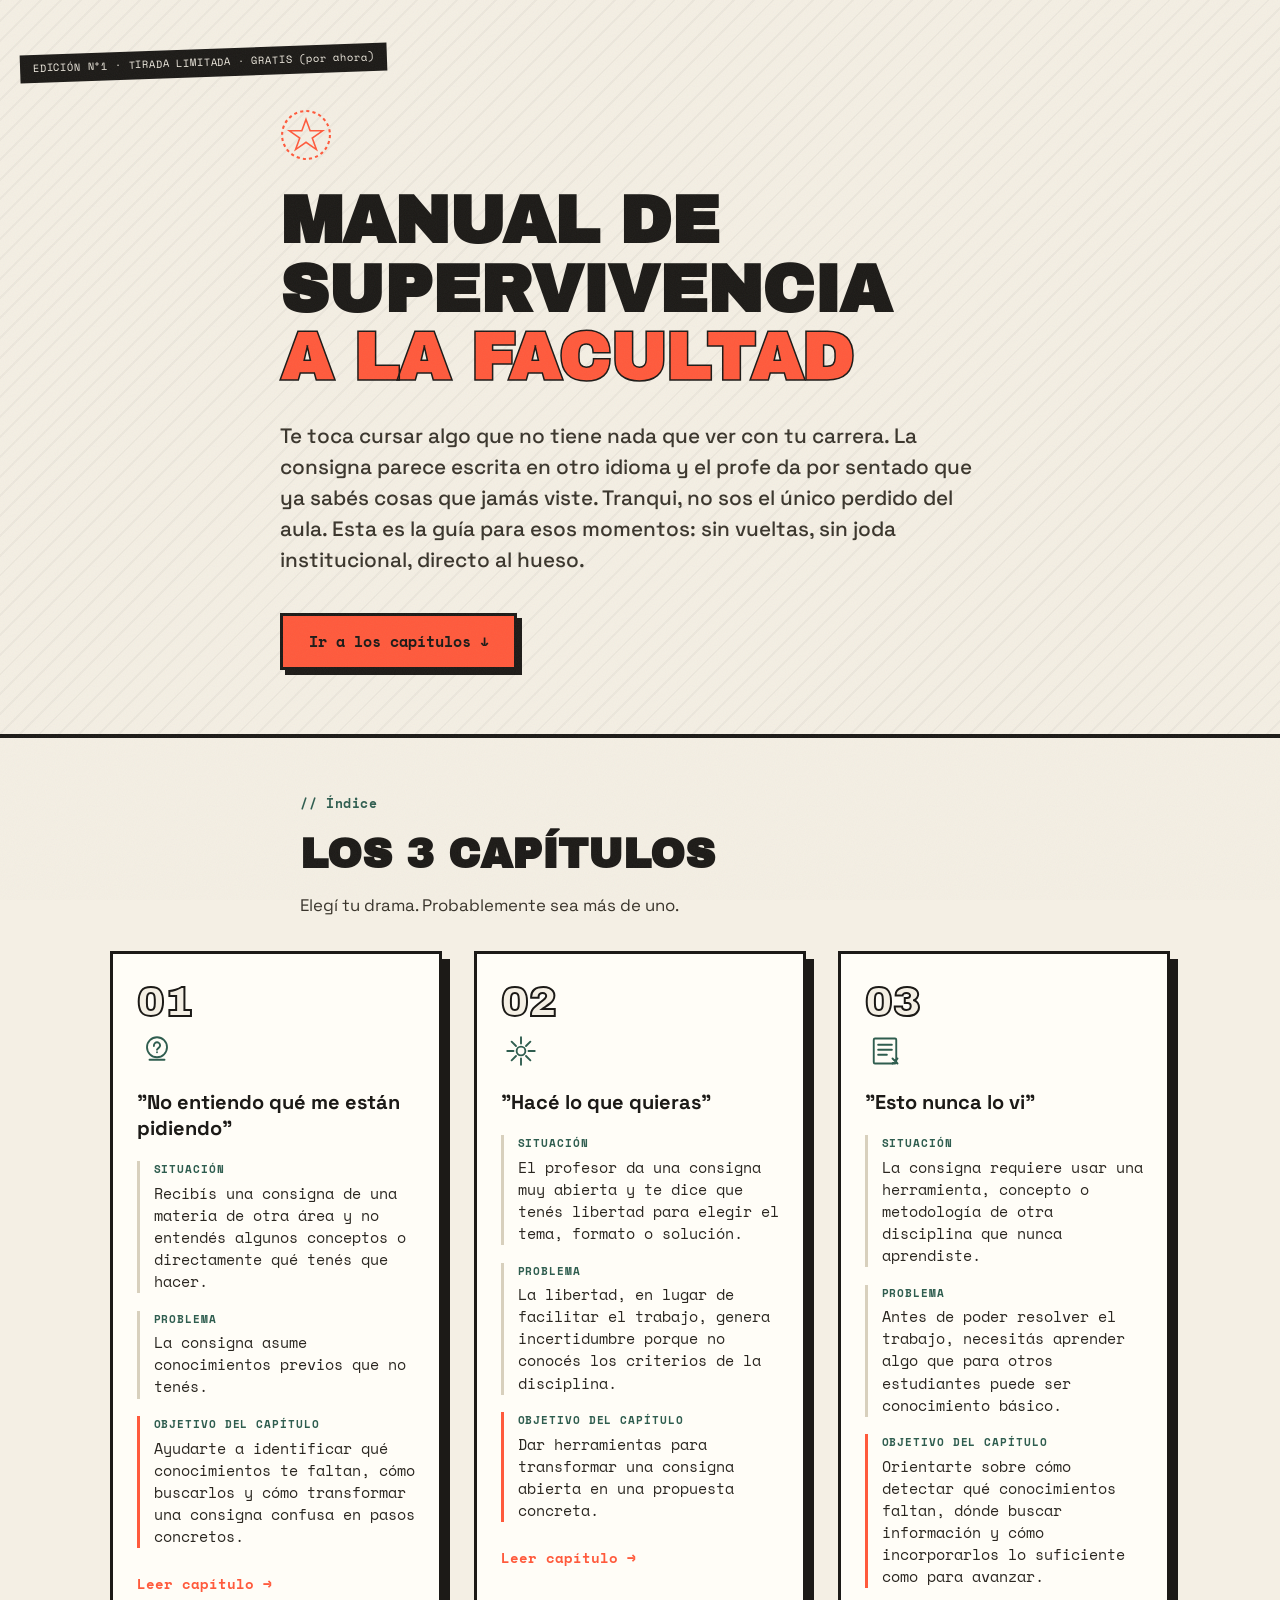
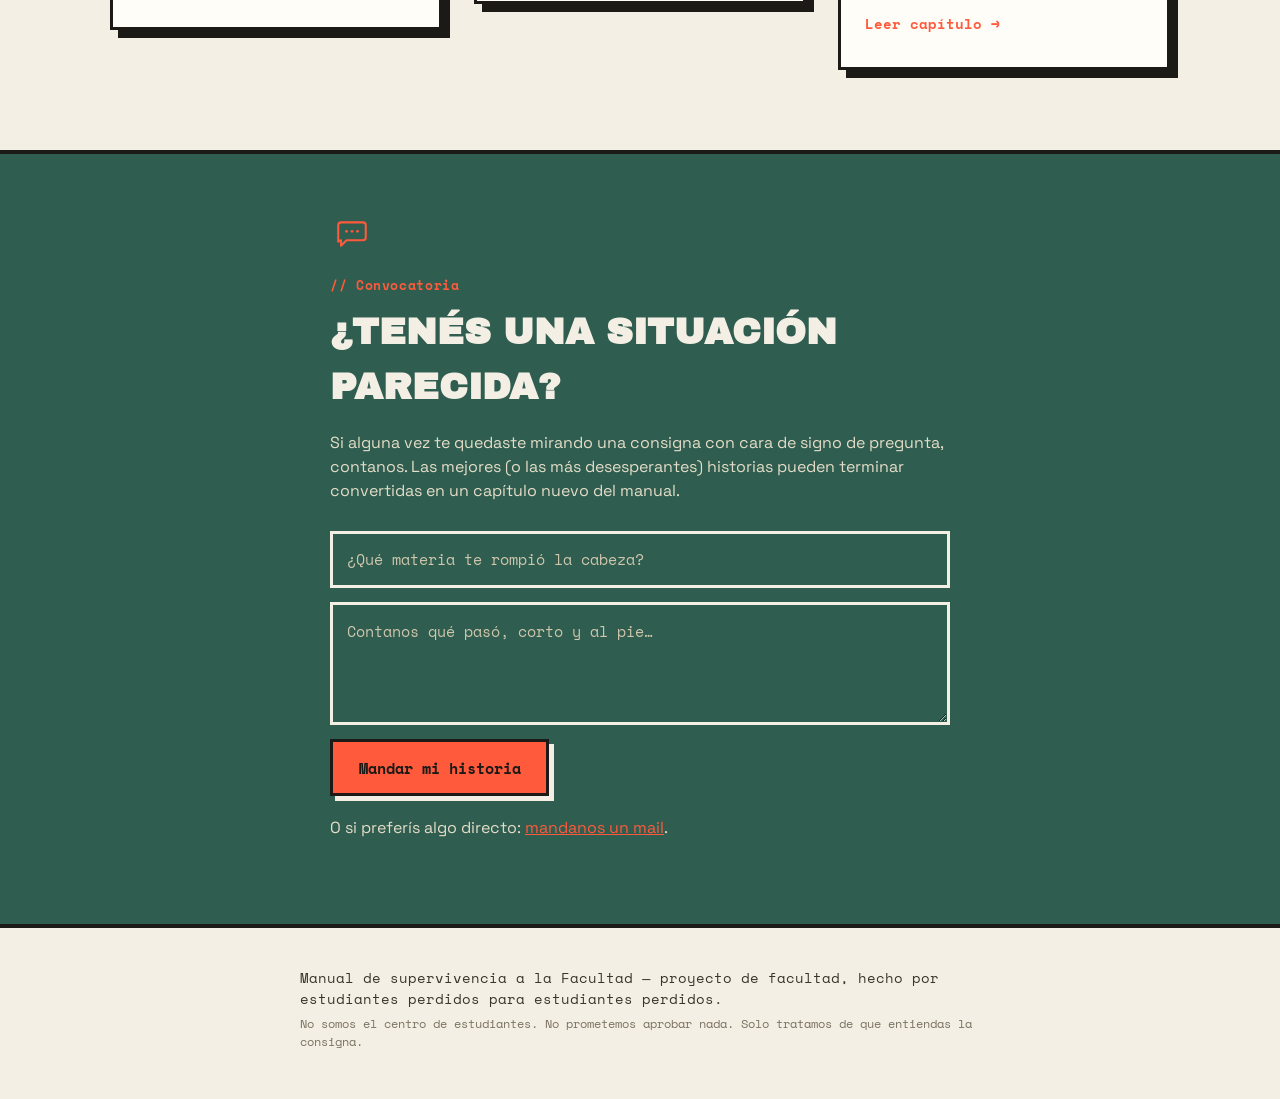
==== index.html @ db6f36ef "Initial commit: Manual de supervivencia a la Facultad Sitio estatico con landing y 3 capitulos naveg" ====
<!DOCTYPE html>
<html lang="es">
<head>
<meta charset="UTF-8">
<meta name="viewport" content="width=device-width, initial-scale=1.0">
<title>Manual de supervivencia a la Facultad</title>
<link rel="preconnect" href="https://fonts.googleapis.com">
<link rel="preconnect" href="https://fonts.gstatic.com" crossorigin>
<link href="https://fonts.googleapis.com/css2?family=Space+Grotesk:wght@500;700&family=Archivo+Black&family=Space+Mono:wght@400;700&display=swap" rel="stylesheet">
<link rel="stylesheet" href="styles.css">
</head>
<body>

<div class="noise"></div>

<header class="hero">
  <div class="hero__tape">EDICIÓN N°1 · TIRADA LIMITADA · GRATIS (por ahora)</div>
  <div class="hero__inner">
    <svg class="hero__icon" viewBox="0 0 100 100" fill="none" xmlns="http://www.w3.org/2000/svg" aria-hidden="true">
      <circle cx="50" cy="50" r="46" stroke="currentColor" stroke-width="4" stroke-dasharray="6 6"/>
      <path d="M50 20 L58 42 L82 42 L62 56 L70 78 L50 64 L30 78 L38 56 L18 42 L42 42 Z" stroke="currentColor" stroke-width="3" fill="none"/>
    </svg>
    <h1 class="hero__title">Manual de<br>supervivencia<br><span>a la Facultad</span></h1>
    <p class="hero__subtitle">
      Te toca cursar algo que no tiene nada que ver con tu carrera. La consigna parece escrita en otro idioma
      y el profe da por sentado que ya sabés cosas que jamás viste. Tranqui, no sos el único perdido del aula.
      Esta es la guía para esos momentos: sin vueltas, sin joda institucional, directo al hueso.
    </p>
    <a href="#capitulos" class="btn btn--primary">Ir a los capítulos ↓</a>
  </div>
</header>

<main>

  <section id="capitulos" class="chapters">
    <div class="section-heading">
      <span class="section-heading__kicker">// Índice</span>
      <h2>Los 3 capítulos</h2>
      <p>Elegí tu drama. Probablemente sea más de uno.</p>
    </div>

    <div class="chapters__grid">

      <a href="capitulo-1.html" class="card-link">
      <article class="card reveal">
        <div class="card__number">01</div>
        <svg class="card__icon" viewBox="0 0 64 64" fill="none" xmlns="http://www.w3.org/2000/svg" aria-hidden="true">
          <circle cx="32" cy="26" r="16" stroke="currentColor" stroke-width="3"/>
          <path d="M27 24c0-4 3-6 5-6s5 2 5 5c0 3-3 4-5 7" stroke="currentColor" stroke-width="3" stroke-linecap="round"/>
          <circle cx="32" cy="34" r="1.5" fill="currentColor"/>
          <path d="M20 46 L44 46" stroke="currentColor" stroke-width="3" stroke-linecap="round"/>
        </svg>
        <h3 class="card__title">"No entiendo qué me están pidiendo"</h3>

        <div class="card__block">
          <span class="card__label">Situación</span>
          <p>Recibís una consigna de una materia de otra área y no entendés algunos conceptos o directamente qué tenés que hacer.</p>
        </div>
        <div class="card__block">
          <span class="card__label">Problema</span>
          <p>La consigna asume conocimientos previos que no tenés.</p>
        </div>
        <div class="card__block card__block--goal">
          <span class="card__label">Objetivo del capítulo</span>
          <p>Ayudarte a identificar qué conocimientos te faltan, cómo buscarlos y cómo transformar una consigna confusa en pasos concretos.</p>
        </div>
        <span class="card__cta">Leer capítulo →</span>
      </article>
      </a>

      <a href="capitulo-2.html" class="card-link">
      <article class="card reveal">
        <div class="card__number">02</div>
        <svg class="card__icon" viewBox="0 0 64 64" fill="none" xmlns="http://www.w3.org/2000/svg" aria-hidden="true">
          <path d="M32 10 v10 M32 44 v10 M10 32 h10 M44 32 h10" stroke="currentColor" stroke-width="3" stroke-linecap="round"/>
          <path d="M17 17 l7 7 M40 40 l7 7 M47 17 l-7 7 M24 40 l-7 7" stroke="currentColor" stroke-width="3" stroke-linecap="round"/>
          <circle cx="32" cy="32" r="7" stroke="currentColor" stroke-width="3"/>
        </svg>
        <h3 class="card__title">"Hacé lo que quieras"</h3>

        <div class="card__block">
          <span class="card__label">Situación</span>
          <p>El profesor da una consigna muy abierta y te dice que tenés libertad para elegir el tema, formato o solución.</p>
        </div>
        <div class="card__block">
          <span class="card__label">Problema</span>
          <p>La libertad, en lugar de facilitar el trabajo, genera incertidumbre porque no conocés los criterios de la disciplina.</p>
        </div>
        <div class="card__block card__block--goal">
          <span class="card__label">Objetivo del capítulo</span>
          <p>Dar herramientas para transformar una consigna abierta en una propuesta concreta.</p>
        </div>
        <span class="card__cta">Leer capítulo →</span>
      </article>
      </a>

      <a href="capitulo-3.html" class="card-link">
      <article class="card reveal">
        <div class="card__number">03</div>
        <svg class="card__icon" viewBox="0 0 64 64" fill="none" xmlns="http://www.w3.org/2000/svg" aria-hidden="true">
          <rect x="14" y="12" width="36" height="40" rx="2" stroke="currentColor" stroke-width="3"/>
          <path d="M21 22 h22 M21 30 h22 M21 38 h14" stroke="currentColor" stroke-width="3" stroke-linecap="round"/>
          <path d="M44 44 l8 8 M52 44 l-8 8" stroke="currentColor" stroke-width="3" stroke-linecap="round"/>
        </svg>
        <h3 class="card__title">"Esto nunca lo vi"</h3>

        <div class="card__block">
          <span class="card__label">Situación</span>
          <p>La consigna requiere usar una herramienta, concepto o metodología de otra disciplina que nunca aprendiste.</p>
        </div>
        <div class="card__block">
          <span class="card__label">Problema</span>
          <p>Antes de poder resolver el trabajo, necesitás aprender algo que para otros estudiantes puede ser conocimiento básico.</p>
        </div>
        <div class="card__block card__block--goal">
          <span class="card__label">Objetivo del capítulo</span>
          <p>Orientarte sobre cómo detectar qué conocimientos faltan, dónde buscar información y cómo incorporarlos lo suficiente como para avanzar.</p>
        </div>
        <span class="card__cta">Leer capítulo →</span>
      </article>
      </a>

    </div>
  </section>

  <section class="share reveal">
    <div class="share__inner">
      <svg class="share__icon" viewBox="0 0 64 64" fill="none" xmlns="http://www.w3.org/2000/svg" aria-hidden="true">
        <path d="M12 46 V22 a4 4 0 0 1 4-4 h32 a4 4 0 0 1 4 4 v18 a4 4 0 0 1-4 4 H24 l-8 8 v-8 h-0 Z" stroke="currentColor" stroke-width="3" stroke-linejoin="round"/>
        <circle cx="24" cy="31" r="2" fill="currentColor"/>
        <circle cx="32" cy="31" r="2" fill="currentColor"/>
        <circle cx="40" cy="31" r="2" fill="currentColor"/>
      </svg>
      <span class="section-heading__kicker">// Convocatoria</span>
      <h2>¿Tenés una situación parecida?</h2>
      <p>
        Si alguna vez te quedaste mirando una consigna con cara de signo de pregunta, contanos.
        Las mejores (o las más desesperantes) historias pueden terminar convertidas en un capítulo nuevo del manual.
      </p>

      <!--
        Formulario visual sin conexión real (no hay backend en este proyecto).
        En una versión futura, este <form> debería apuntar a un endpoint propio
        o a un servicio externo (Formspree, Google Forms, etc.) para recolectar
        las respuestas. Por ahora solo dispara una confirmación simulada vía JS.
      -->
      <form class="share__form" id="shareForm">
        <input type="text" name="materia" placeholder="¿Qué materia te rompió la cabeza?" required>
        <textarea name="historia" placeholder="Contanos qué pasó, corto y al pie…" rows="4" required></textarea>
        <button type="submit" class="btn btn--primary">Mandar mi historia</button>
      </form>

      <p class="share__alt">
        O si preferís algo directo:
        <a href="mailto:hola@manualdesupervivencia.fac?subject=Tengo%20una%20situaci%C3%B3n%20parecida">mandanos un mail</a>.
      </p>
    </div>
  </section>

</main>

<footer class="footer">
  <p>Manual de supervivencia a la Facultad — proyecto de facultad, hecho por estudiantes perdidos para estudiantes perdidos.</p>
  <p class="footer__small">No somos el centro de estudiantes. No prometemos aprobar nada. Solo tratamos de que entiendas la consigna.</p>
</footer>

<script src="script.js"></script>
</body>
</html>
---- styles.css ----
:root {
  --paper: #f4efe4;
  --ink: #1c1a17;
  --coral: #ff5a3c;
  --moss: #2f5d4f;
  --line: #1c1a17;
  --font-display: 'Archivo Black', 'Space Grotesk', sans-serif;
  --font-title: 'Space Grotesk', sans-serif;
  --font-mono: 'Space Mono', monospace;
}

* { box-sizing: border-box; margin: 0; padding: 0; }

html { scroll-behavior: smooth; }

body {
  background: var(--paper);
  color: var(--ink);
  font-family: var(--font-mono);
  line-height: 1.5;
  overflow-x: hidden;
}

.noise {
  position: fixed;
  inset: 0;
  pointer-events: none;
  z-index: 999;
  opacity: 0.05;
  background-image: url("data:image/svg+xml,%3Csvg xmlns='http://www.w3.org/2000/svg' width='120' height='120'%3E%3Cfilter id='n'%3E%3CfeTurbulence type='fractalNoise' baseFrequency='0.9' numOctaves='2' stitchTiles='stitch'/%3E%3C/filter%3E%3Crect width='100%25' height='100%25' filter='url(%23n)'/%3E%3C/svg%3E");
}

a { color: inherit; }

/* ---------- HERO ---------- */

.hero {
  position: relative;
  padding: 3rem 1.25rem 4rem;
  border-bottom: 4px solid var(--line);
  background:
    repeating-linear-gradient(135deg, rgba(28,26,23,0.035) 0px, rgba(28,26,23,0.035) 2px, transparent 2px, transparent 14px);
}

.hero__tape {
  display: inline-block;
  font-family: var(--font-mono);
  font-size: 0.65rem;
  letter-spacing: 0.08em;
  background: var(--ink);
  color: var(--paper);
  padding: 0.4rem 0.8rem;
  transform: rotate(-2deg);
  margin-bottom: 2rem;
}

.hero__inner {
  max-width: 720px;
  margin: 0 auto;
  text-align: left;
}

.hero__icon {
  width: 52px;
  height: 52px;
  color: var(--coral);
  margin-bottom: 1.25rem;
}

.hero__title {
  font-family: var(--font-display);
  font-size: clamp(2.4rem, 9vw, 4.2rem);
  line-height: 1.02;
  letter-spacing: -0.01em;
  text-transform: uppercase;
}

.hero__title span {
  color: var(--coral);
  -webkit-text-stroke: 1.5px var(--ink);
}

.hero__subtitle {
  font-family: var(--font-title);
  font-weight: 500;
  font-size: clamp(1.05rem, 2.6vw, 1.3rem);
  max-width: 60ch;
  margin: 1.75rem 0 2.25rem;
  color: #3a352c;
}

.btn {
  display: inline-block;
  font-family: var(--font-mono);
  font-weight: 700;
  font-size: 0.95rem;
  text-decoration: none;
  padding: 0.9rem 1.6rem;
  border: 3px solid var(--line);
  cursor: pointer;
  transition: transform 0.15s ease, box-shadow 0.15s ease;
  box-shadow: 5px 5px 0 var(--ink);
}

.btn--primary {
  background: var(--coral);
  color: var(--ink);
}

.btn:hover {
  transform: translate(-2px, -2px);
  box-shadow: 7px 7px 0 var(--ink);
}

.btn:active {
  transform: translate(2px, 2px);
  box-shadow: 2px 2px 0 var(--ink);
}

/* ---------- SECTION HEADING ---------- */

.section-heading {
  max-width: 720px;
  margin: 0 auto;
  padding: 3.5rem 1.25rem 2rem;
  text-align: left;
}

.section-heading__kicker {
  display: block;
  font-family: var(--font-mono);
  font-size: 0.8rem;
  color: var(--moss);
  font-weight: 700;
  letter-spacing: 0.05em;
  margin-bottom: 0.6rem;
}

.section-heading h2 {
  font-family: var(--font-display);
  font-size: clamp(1.8rem, 5vw, 2.6rem);
  text-transform: uppercase;
  margin-bottom: 0.5rem;
}

.section-heading p {
  font-family: var(--font-title);
  font-size: 1.05rem;
  color: #3a352c;
}

/* ---------- CHAPTERS ---------- */

.chapters {
  padding-bottom: 2rem;
}

.chapters__grid {
  max-width: 1100px;
  margin: 0 auto;
  padding: 0 1.25rem;
  display: grid;
  grid-template-columns: 1fr;
  gap: 2rem;
}

@media (min-width: 860px) {
  .chapters__grid {
    grid-template-columns: repeat(3, 1fr);
    align-items: start;
  }
}

.card-link {
  display: block;
  text-decoration: none;
  color: inherit;
}

.card {
  position: relative;
  background: #fffdf7;
  border: 3px solid var(--line);
  padding: 1.75rem 1.5rem 2rem;
  box-shadow: 8px 8px 0 var(--ink);
  transition: transform 0.2s ease, box-shadow 0.2s ease;
  height: 100%;
}

.card-link:hover .card {
  transform: translate(-4px, -4px);
  box-shadow: 12px 12px 0 var(--coral);
}

.card__cta {
  display: inline-block;
  margin-top: 0.5rem;
  font-family: var(--font-mono);
  font-weight: 700;
  font-size: 0.85rem;
  color: var(--coral);
}

.card__number {
  font-family: var(--font-display);
  font-size: 2.6rem;
  color: var(--paper);
  -webkit-text-stroke: 2px var(--ink);
  line-height: 1;
  margin-bottom: 0.5rem;
}

.card__icon {
  width: 40px;
  height: 40px;
  color: var(--moss);
  margin-bottom: 0.75rem;
}

.card__title {
  font-family: var(--font-title);
  font-weight: 700;
  font-size: 1.25rem;
  margin-bottom: 1.25rem;
  line-height: 1.3;
}

.card__block {
  margin-bottom: 1.1rem;
  padding-left: 0.85rem;
  border-left: 3px solid #d8d0bd;
}

.card__block--goal {
  border-left-color: var(--coral);
}

.card__label {
  display: block;
  font-size: 0.7rem;
  font-weight: 700;
  letter-spacing: 0.08em;
  text-transform: uppercase;
  color: var(--moss);
  margin-bottom: 0.3rem;
}

.card__block p {
  font-size: 0.92rem;
  color: #2a2620;
}

/* ---------- SHARE ---------- */

.share {
  border-top: 4px solid var(--line);
  border-bottom: 4px solid var(--line);
  background: var(--moss);
  color: var(--paper);
  padding: 3.5rem 1.25rem;
  margin-top: 3rem;
}

.share__inner {
  max-width: 620px;
  margin: 0 auto;
  text-align: left;
}

.share__icon {
  width: 44px;
  height: 44px;
  color: var(--coral);
  margin-bottom: 1rem;
}

.share .section-heading__kicker {
  color: var(--coral);
}

.share h2 {
  font-family: var(--font-display);
  font-size: clamp(1.7rem, 4.5vw, 2.3rem);
  text-transform: uppercase;
  margin: 0.3rem 0 1rem;
}

.share p {
  font-family: var(--font-title);
  font-size: 1rem;
  margin-bottom: 1.75rem;
  color: #e4ddc9;
}

.share__form {
  display: flex;
  flex-direction: column;
  gap: 0.9rem;
  margin-bottom: 1.25rem;
}

.share__form input,
.share__form textarea {
  font-family: var(--font-mono);
  font-size: 0.95rem;
  padding: 0.9rem;
  border: 3px solid var(--paper);
  background: transparent;
  color: var(--paper);
  resize: vertical;
}

.share__form input::placeholder,
.share__form textarea::placeholder {
  color: #cfc7ad;
}

.share__form input:focus,
.share__form textarea:focus {
  outline: none;
  border-color: var(--coral);
}

.share__form .btn {
  align-self: flex-start;
  box-shadow: 5px 5px 0 var(--paper);
}

.share__form .btn:hover {
  box-shadow: 7px 7px 0 var(--paper);
}

.share__alt {
  font-size: 0.85rem;
  color: #cfc7ad;
  margin-bottom: 0;
}

.share__alt a {
  color: var(--coral);
  text-decoration: underline;
}

/* ---------- CHAPTER PAGE ---------- */

.chapter-hero {
  position: relative;
  padding: 2.5rem 1.25rem 3rem;
  border-bottom: 4px solid var(--line);
  background:
    repeating-linear-gradient(135deg, rgba(28,26,23,0.035) 0px, rgba(28,26,23,0.035) 2px, transparent 2px, transparent 14px);
}

.chapter-hero__inner {
  max-width: 720px;
  margin: 0 auto;
}

.back-link {
  display: inline-block;
  font-family: var(--font-mono);
  font-weight: 700;
  font-size: 0.85rem;
  text-decoration: none;
  color: var(--moss);
  margin-bottom: 1.75rem;
}

.back-link:hover { color: var(--coral); }

.chapter-hero__number {
  font-family: var(--font-display);
  font-size: 3.2rem;
  color: var(--paper);
  -webkit-text-stroke: 2px var(--ink);
  line-height: 1;
  margin-bottom: 0.75rem;
}

.chapter-hero__title {
  font-family: var(--font-display);
  font-size: clamp(1.9rem, 6vw, 3rem);
  text-transform: uppercase;
  line-height: 1.05;
  margin-bottom: 1.25rem;
}

.chapter-hero__title span {
  color: var(--coral);
  -webkit-text-stroke: 1.5px var(--ink);
}

.chapter-hero__lead {
  font-family: var(--font-title);
  font-weight: 500;
  font-size: clamp(1rem, 2.4vw, 1.15rem);
  max-width: 62ch;
  color: #3a352c;
}

.chapter-content {
  max-width: 720px;
  margin: 0 auto;
  padding: 3rem 1.25rem 1rem;
}

.chapter-content section {
  margin-bottom: 3rem;
}

.chapter-content h2 {
  font-family: var(--font-display);
  font-size: clamp(1.3rem, 4vw, 1.7rem);
  text-transform: uppercase;
  margin-bottom: 1rem;
  color: var(--moss);
}

.chapter-content h3 {
  font-family: var(--font-title);
  font-weight: 700;
  font-size: 1.1rem;
  margin: 1.5rem 0 0.6rem;
}

.chapter-content p {
  font-family: var(--font-title);
  font-size: 1rem;
  color: #2a2620;
  margin-bottom: 1rem;
}

.chapter-content ul,
.chapter-content ol {
  font-family: var(--font-title);
  font-size: 1rem;
  color: #2a2620;
  margin: 0 0 1rem 1.4rem;
}

.chapter-content li { margin-bottom: 0.5rem; }

.step {
  border-left: 3px solid var(--coral);
  padding-left: 1rem;
  margin-bottom: 1.5rem;
}

.step__title {
  display: block;
  font-family: var(--font-mono);
  font-weight: 700;
  font-size: 0.85rem;
  text-transform: uppercase;
  letter-spacing: 0.04em;
  color: var(--coral);
  margin-bottom: 0.4rem;
}

.tip-box {
  background: #fffdf7;
  border: 3px solid var(--line);
  box-shadow: 6px 6px 0 var(--ink);
  padding: 1.25rem 1.4rem;
  margin: 1.75rem 0;
}

.tip-box__label {
  display: block;
  font-family: var(--font-mono);
  font-weight: 700;
  font-size: 0.75rem;
  text-transform: uppercase;
  letter-spacing: 0.06em;
  color: var(--moss);
  margin-bottom: 0.5rem;
}

.tip-box p:last-child { margin-bottom: 0; }

.checklist {
  list-style: none;
  margin-left: 0 !important;
}

.checklist li {
  padding-left: 1.8rem;
  position: relative;
}

.checklist li::before {
  content: "☐";
  position: absolute;
  left: 0;
  top: -0.05em;
  color: var(--coral);
  font-size: 1.1rem;
}

.chapter-quote {
  font-family: var(--font-title);
  font-style: italic;
  font-size: 1.15rem;
  border-left: 4px solid var(--moss);
  padding-left: 1.25rem;
  margin: 2rem 0;
  color: #3a352c;
}

.chapter-nav {
  max-width: 720px;
  margin: 0 auto;
  padding: 1rem 1.25rem 3.5rem;
  display: flex;
  justify-content: space-between;
  gap: 1rem;
  flex-wrap: wrap;
}

/* ---------- FOOTER ---------- */

.footer {
  padding: 2.5rem 1.25rem 3rem;
  text-align: left;
  max-width: 720px;
  margin: 0 auto;
}

.footer p {
  font-size: 0.85rem;
  color: #3a352c;
}

.footer__small {
  margin-top: 0.4rem;
  color: #7a7261 !important;
  font-size: 0.75rem !important;
}

/* ---------- SCROLL REVEAL ---------- */

.reveal {
  opacity: 0;
  transform: translateY(28px);
  transition: opacity 0.6s ease, transform 0.6s ease;
}

.reveal.is-visible {
  opacity: 1;
  transform: translateY(0);
}
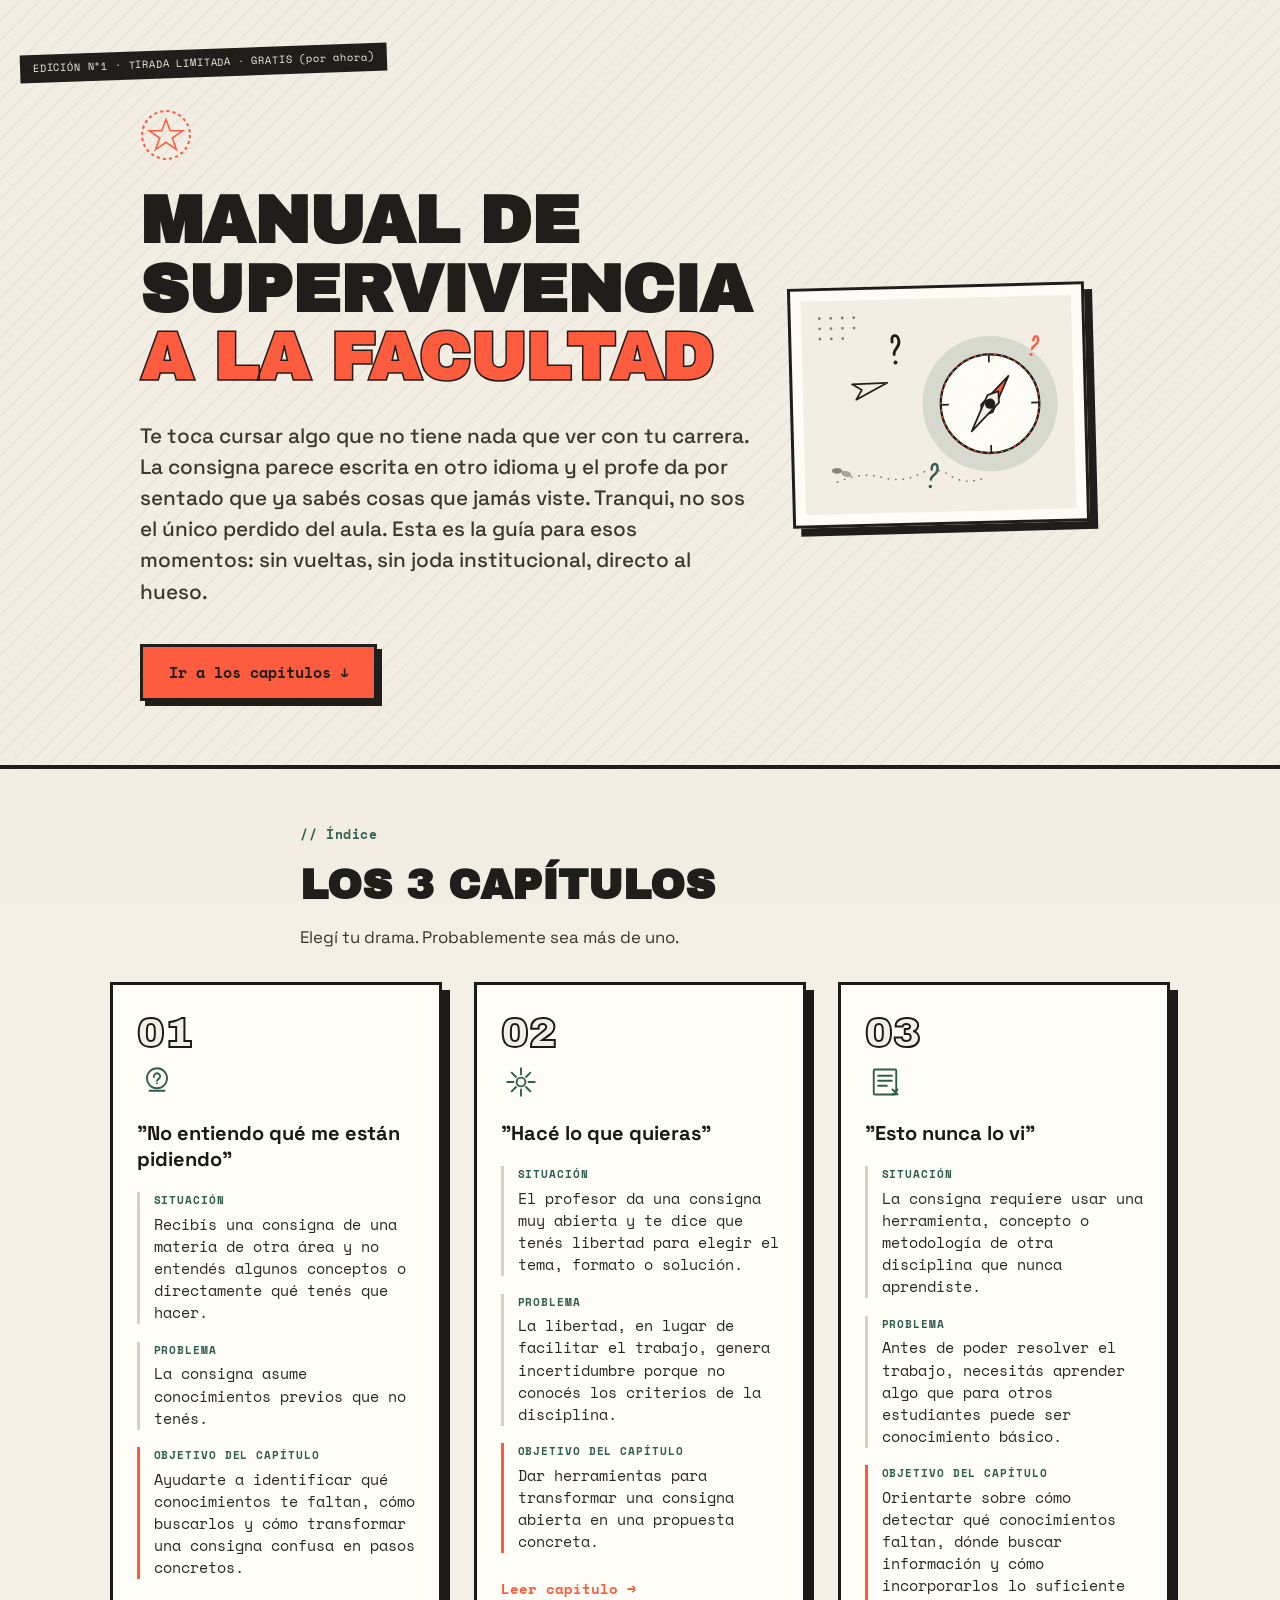
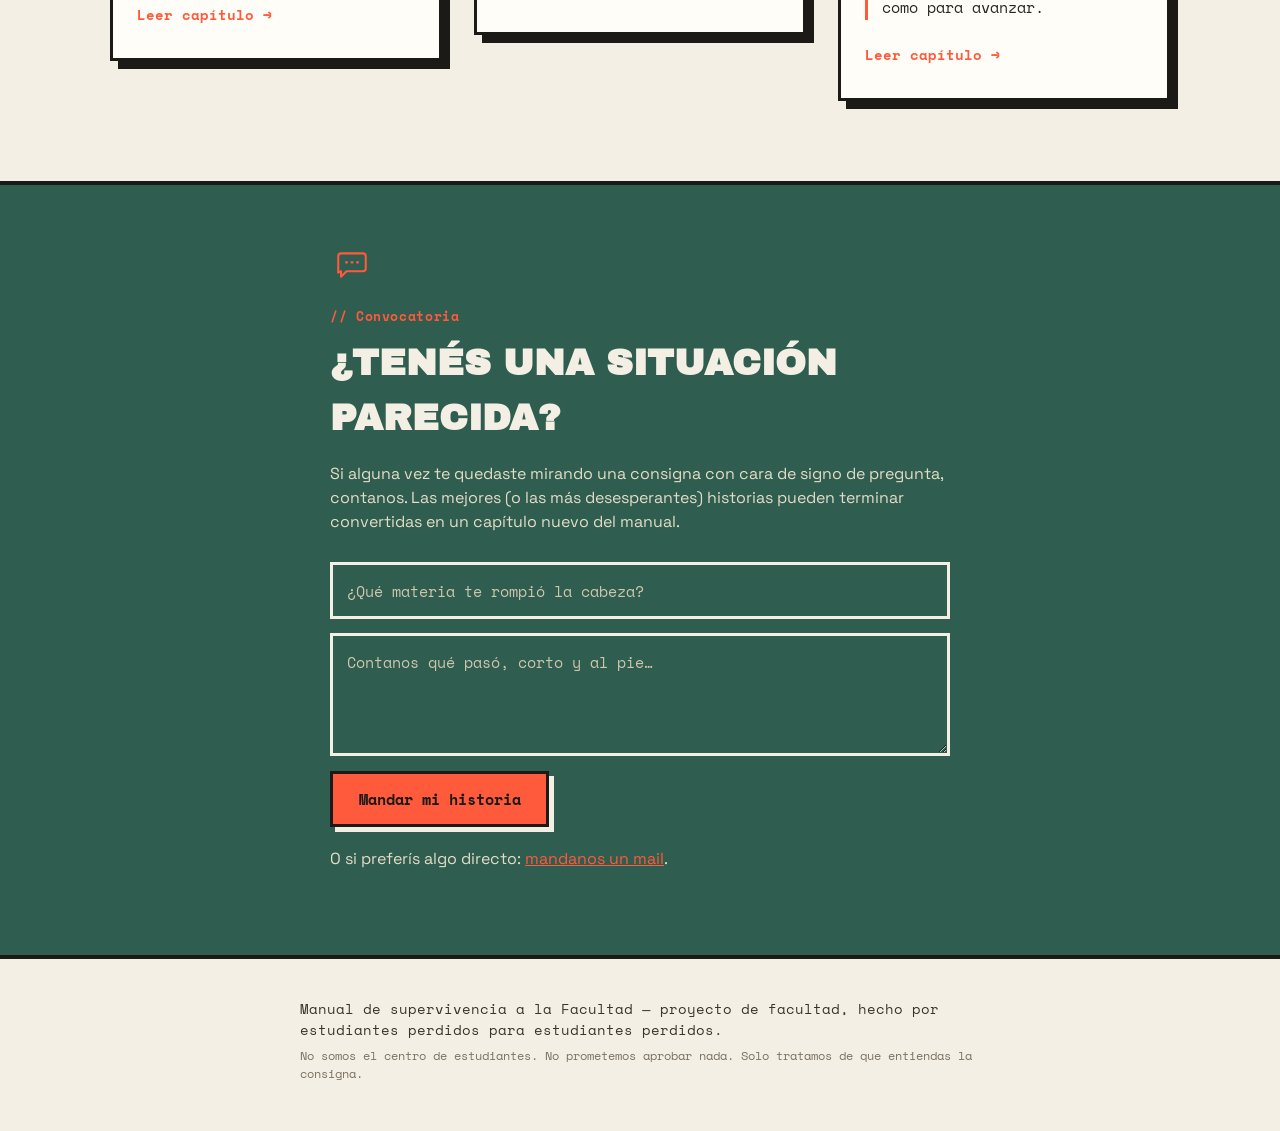
==== commit 6771b54b: "Add custom SVG illustrations to hero and chapter pages Draw four zine-style illustrations (broken co" ====
--- a/index.html
+++ b/index.html
@@ -16,17 +16,22 @@
 <header class="hero">
   <div class="hero__tape">EDICIÓN N°1 · TIRADA LIMITADA · GRATIS (por ahora)</div>
   <div class="hero__inner">
-    <svg class="hero__icon" viewBox="0 0 100 100" fill="none" xmlns="http://www.w3.org/2000/svg" aria-hidden="true">
-      <circle cx="50" cy="50" r="46" stroke="currentColor" stroke-width="4" stroke-dasharray="6 6"/>
-      <path d="M50 20 L58 42 L82 42 L62 56 L70 78 L50 64 L30 78 L38 56 L18 42 L42 42 Z" stroke="currentColor" stroke-width="3" fill="none"/>
-    </svg>
-    <h1 class="hero__title">Manual de<br>supervivencia<br><span>a la Facultad</span></h1>
-    <p class="hero__subtitle">
-      Te toca cursar algo que no tiene nada que ver con tu carrera. La consigna parece escrita en otro idioma
-      y el profe da por sentado que ya sabés cosas que jamás viste. Tranqui, no sos el único perdido del aula.
-      Esta es la guía para esos momentos: sin vueltas, sin joda institucional, directo al hueso.
-    </p>
-    <a href="#capitulos" class="btn btn--primary">Ir a los capítulos ↓</a>
+    <div class="hero__text">
+      <svg class="hero__icon" viewBox="0 0 100 100" fill="none" xmlns="http://www.w3.org/2000/svg" aria-hidden="true">
+        <circle cx="50" cy="50" r="46" stroke="currentColor" stroke-width="4" stroke-dasharray="6 6"/>
+        <path d="M50 20 L58 42 L82 42 L62 56 L70 78 L50 64 L30 78 L38 56 L18 42 L42 42 Z" stroke="currentColor" stroke-width="3" fill="none"/>
+      </svg>
+      <h1 class="hero__title">Manual de<br>supervivencia<br><span>a la Facultad</span></h1>
+      <p class="hero__subtitle">
+        Te toca cursar algo que no tiene nada que ver con tu carrera. La consigna parece escrita en otro idioma
+        y el profe da por sentado que ya sabés cosas que jamás viste. Tranqui, no sos el único perdido del aula.
+        Esta es la guía para esos momentos: sin vueltas, sin joda institucional, directo al hueso.
+      </p>
+      <a href="#capitulos" class="btn btn--primary">Ir a los capítulos ↓</a>
+    </div>
+    <div class="hero__art">
+      <img src="img/hero-illustration.svg" alt="Ilustración de un estudiante perdido con una brújula rota, rodeado de apuntes y signos de pregunta">
+    </div>
   </div>
 </header>
 
--- a/styles.css
+++ b/styles.css
@@ -117,6 +117,69 @@
   box-shadow: 2px 2px 0 var(--ink);
 }
 
+.hero__art {
+  display: block;
+  max-width: 380px;
+  margin: 2.25rem auto 0;
+  background: #fffdf7;
+  border: 3px solid var(--line);
+  box-shadow: 8px 8px 0 var(--ink);
+  transform: rotate(-1.5deg);
+  padding: 0.5rem;
+}
+
+.hero__art img {
+  display: block;
+  width: 100%;
+  height: auto;
+}
+
+@media (min-width: 860px) {
+  .hero__inner {
+    display: grid;
+    grid-template-columns: 1.15fr 0.85fr;
+    align-items: center;
+    gap: 2.5rem;
+    max-width: 1000px;
+    text-align: left;
+  }
+  .hero__art {
+    margin: 0;
+    max-width: none;
+  }
+}
+
+.chapter-hero__art {
+  display: block;
+  max-width: 340px;
+  margin: 2rem auto 0;
+  background: #fffdf7;
+  border: 3px solid var(--line);
+  box-shadow: 7px 7px 0 var(--coral);
+  transform: rotate(1.2deg);
+  padding: 0.5rem;
+}
+
+.chapter-hero__art img {
+  display: block;
+  width: 100%;
+  height: auto;
+}
+
+@media (min-width: 700px) {
+  .chapter-hero__inner {
+    display: grid;
+    grid-template-columns: 1.2fr 0.8fr;
+    align-items: center;
+    gap: 2.5rem;
+    max-width: 960px;
+  }
+  .chapter-hero__art {
+    margin: 0;
+    max-width: none;
+  }
+}
+
 /* ---------- SECTION HEADING ---------- */
 
 .section-heading {
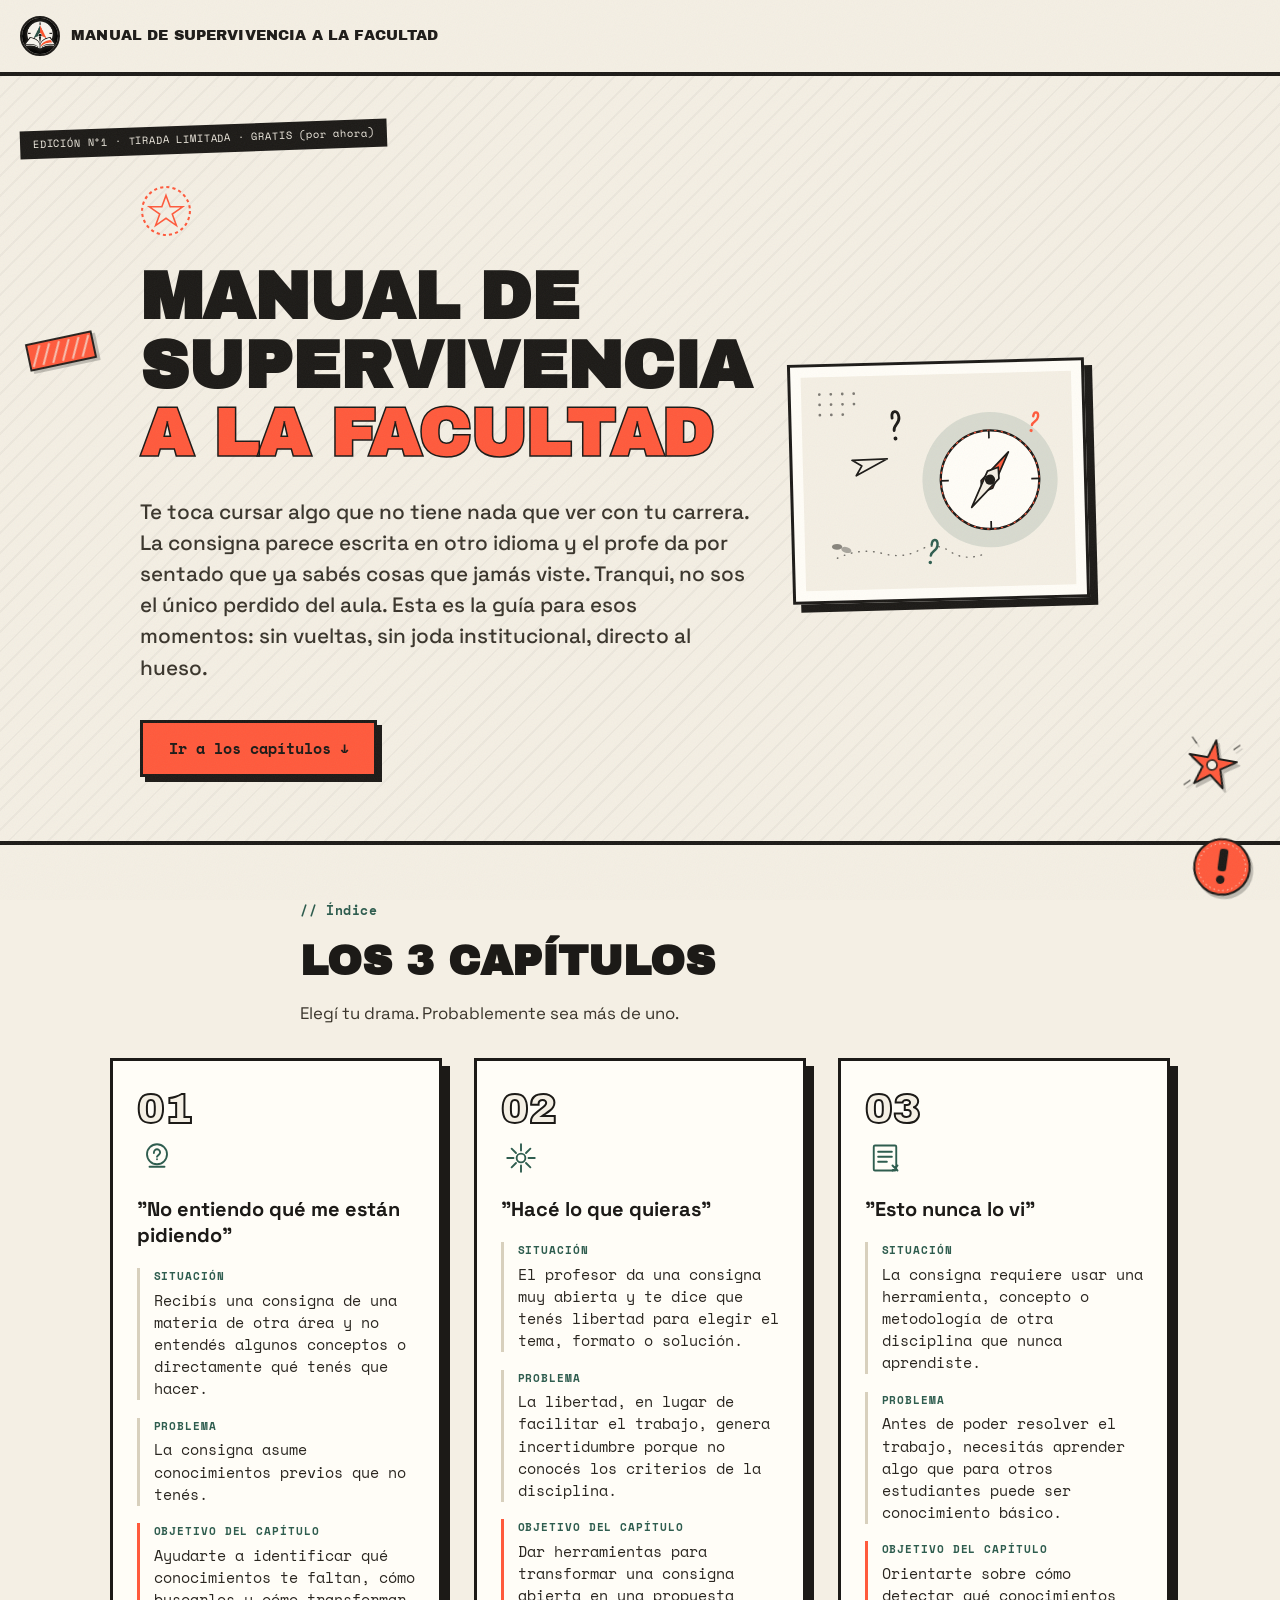
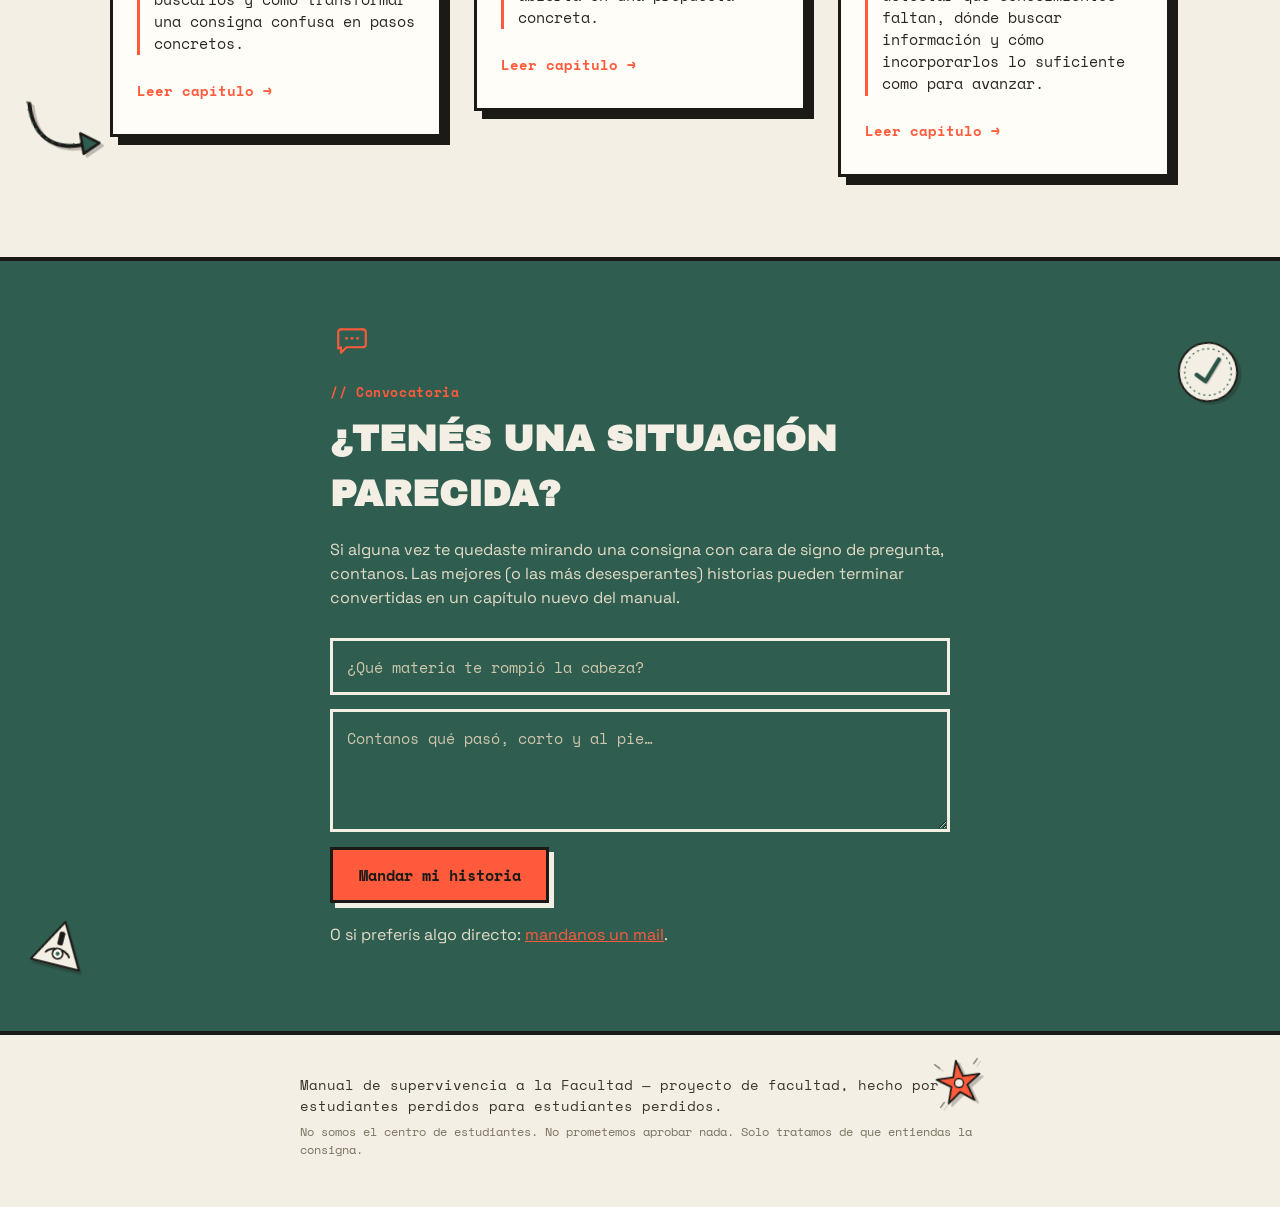
==== commit b80fa3aa: "Add site logo, favicon, and decorative stickers across pages Wire the official compass-and-book logo" ====
--- a/index.html
+++ b/index.html
@@ -8,12 +8,21 @@
 <link rel="preconnect" href="https://fonts.gstatic.com" crossorigin>
 <link href="https://fonts.googleapis.com/css2?family=Space+Grotesk:wght@500;700&family=Archivo+Black&family=Space+Mono:wght@400;700&display=swap" rel="stylesheet">
 <link rel="stylesheet" href="styles.css">
+<link rel="icon" type="image/png" sizes="192x192" href="img/favicon-192.png">
+<link rel="icon" type="image/png" sizes="32x32" href="img/favicon-32.png">
 </head>
 <body>
 
 <div class="noise"></div>
 
+<a href="index.html" class="site-nav">
+  <span class="site-nav__mark"><img src="img/logo.png" alt="Logo del Manual de supervivencia a la Facultad"></span>
+  <span class="site-nav__word">Manual de supervivencia a la Facultad</span>
+</a>
+
 <header class="hero">
+  <img src="img/sticker-tape.svg" alt="" class="sticker sticker--hero-1" aria-hidden="true">
+  <img src="img/sticker-star.svg" alt="" class="sticker sticker--hero-2" aria-hidden="true">
   <div class="hero__tape">EDICIÓN N°1 · TIRADA LIMITADA · GRATIS (por ahora)</div>
   <div class="hero__inner">
     <div class="hero__text">
@@ -38,6 +47,8 @@
 <main>
 
   <section id="capitulos" class="chapters">
+    <img src="img/sticker-exclaim.svg" alt="" class="sticker sticker--chapters-1" aria-hidden="true">
+    <img src="img/sticker-arrow.svg" alt="" class="sticker sticker--chapters-2" aria-hidden="true">
     <div class="section-heading">
       <span class="section-heading__kicker">// Índice</span>
       <h2>Los 3 capítulos</h2>
@@ -129,6 +140,8 @@
   </section>
 
   <section class="share reveal">
+    <img src="img/sticker-ok.svg" alt="" class="sticker sticker--share-1" aria-hidden="true">
+    <img src="img/sticker-eye.svg" alt="" class="sticker sticker--share-2" aria-hidden="true">
     <div class="share__inner">
       <svg class="share__icon" viewBox="0 0 64 64" fill="none" xmlns="http://www.w3.org/2000/svg" aria-hidden="true">
         <path d="M12 46 V22 a4 4 0 0 1 4-4 h32 a4 4 0 0 1 4 4 v18 a4 4 0 0 1-4 4 H24 l-8 8 v-8 h-0 Z" stroke="currentColor" stroke-width="3" stroke-linejoin="round"/>
@@ -165,6 +178,7 @@
 </main>
 
 <footer class="footer">
+  <img src="img/sticker-star.svg" alt="" class="sticker sticker--footer-1" aria-hidden="true">
   <p>Manual de supervivencia a la Facultad — proyecto de facultad, hecho por estudiantes perdidos para estudiantes perdidos.</p>
   <p class="footer__small">No somos el centro de estudiantes. No prometemos aprobar nada. Solo tratamos de que entiendas la consigna.</p>
 </footer>
--- a/styles.css
+++ b/styles.css
@@ -31,6 +31,76 @@
 }
 
 a { color: inherit; }
+
+/* ---------- SITE HEADER / LOGO ---------- */
+
+.site-nav {
+  display: flex;
+  align-items: center;
+  gap: 0.7rem;
+  padding: 1rem 1.25rem;
+  border-bottom: 4px solid var(--line);
+  background: var(--paper);
+  text-decoration: none;
+}
+
+.site-nav__mark {
+  width: 40px;
+  height: 40px;
+  border-radius: 50%;
+  border: 2px solid var(--line);
+  background: #0b0b0a;
+  overflow: hidden;
+  flex-shrink: 0;
+}
+
+.site-nav__mark img {
+  width: 100%;
+  height: 100%;
+  object-fit: cover;
+  display: block;
+}
+
+.site-nav__word {
+  font-family: var(--font-display);
+  font-size: 0.9rem;
+  text-transform: uppercase;
+  letter-spacing: 0.01em;
+  line-height: 1.1;
+}
+
+.chapter-stamp {
+  width: 88px;
+  height: 88px;
+  border-radius: 50%;
+  border: 3px solid var(--line);
+  background: #0b0b0a;
+  overflow: hidden;
+  flex-shrink: 0;
+  transform: rotate(-6deg);
+  box-shadow: 4px 4px 0 var(--ink);
+}
+
+.chapter-stamp img {
+  width: 100%;
+  height: 100%;
+  object-fit: cover;
+  display: block;
+}
+
+.chapter-quote-row {
+  display: flex;
+  align-items: center;
+  gap: 1.25rem;
+  flex-wrap: wrap;
+  margin: 2rem 0;
+}
+
+.chapter-quote-row .chapter-quote {
+  margin: 0;
+  flex: 1;
+  min-width: 220px;
+}
 
 /* ---------- HERO ---------- */
 
@@ -600,6 +670,86 @@
   font-size: 0.75rem !important;
 }
 
+/* ---------- STICKERS ---------- */
+
+.sticker {
+  position: absolute;
+  pointer-events: none;
+  z-index: 3;
+  filter: drop-shadow(3px 3px 0 rgba(28,26,23,0.25));
+}
+
+.hero, .chapters, .share, .chapter-hero, .chapter-content, footer.footer {
+  position: relative;
+}
+
+.sticker--hero-1 {
+  top: 34%;
+  left: 2%;
+  width: 70px;
+  transform: rotate(-12deg);
+}
+
+.sticker--hero-2 {
+  bottom: 6%;
+  right: 3%;
+  width: 60px;
+  transform: rotate(10deg);
+}
+
+.sticker--chapters-1 {
+  top: -10px;
+  right: 2%;
+  width: 64px;
+  transform: rotate(8deg);
+}
+
+.sticker--chapters-2 {
+  bottom: 4%;
+  left: 1.5%;
+  width: 90px;
+  transform: rotate(-6deg);
+}
+
+.sticker--share-1 {
+  top: 10%;
+  right: 3%;
+  width: 68px;
+  transform: rotate(-9deg);
+}
+
+.sticker--share-2 {
+  bottom: 8%;
+  left: 2.5%;
+  width: 56px;
+  transform: rotate(14deg);
+}
+
+.sticker--cp-1 {
+  top: 6%;
+  left: 1.5%;
+  width: 60px;
+  transform: rotate(-10deg);
+}
+
+.sticker--cp-2 {
+  top: 40%;
+  right: 1.5%;
+  width: 58px;
+  transform: rotate(7deg);
+}
+
+.sticker--footer-1 {
+  top: 12%;
+  right: 2%;
+  width: 54px;
+  transform: rotate(-8deg);
+}
+
+@media (max-width: 1200px) {
+  .sticker { display: none; }
+}
+
 /* ---------- SCROLL REVEAL ---------- */
 
 .reveal {
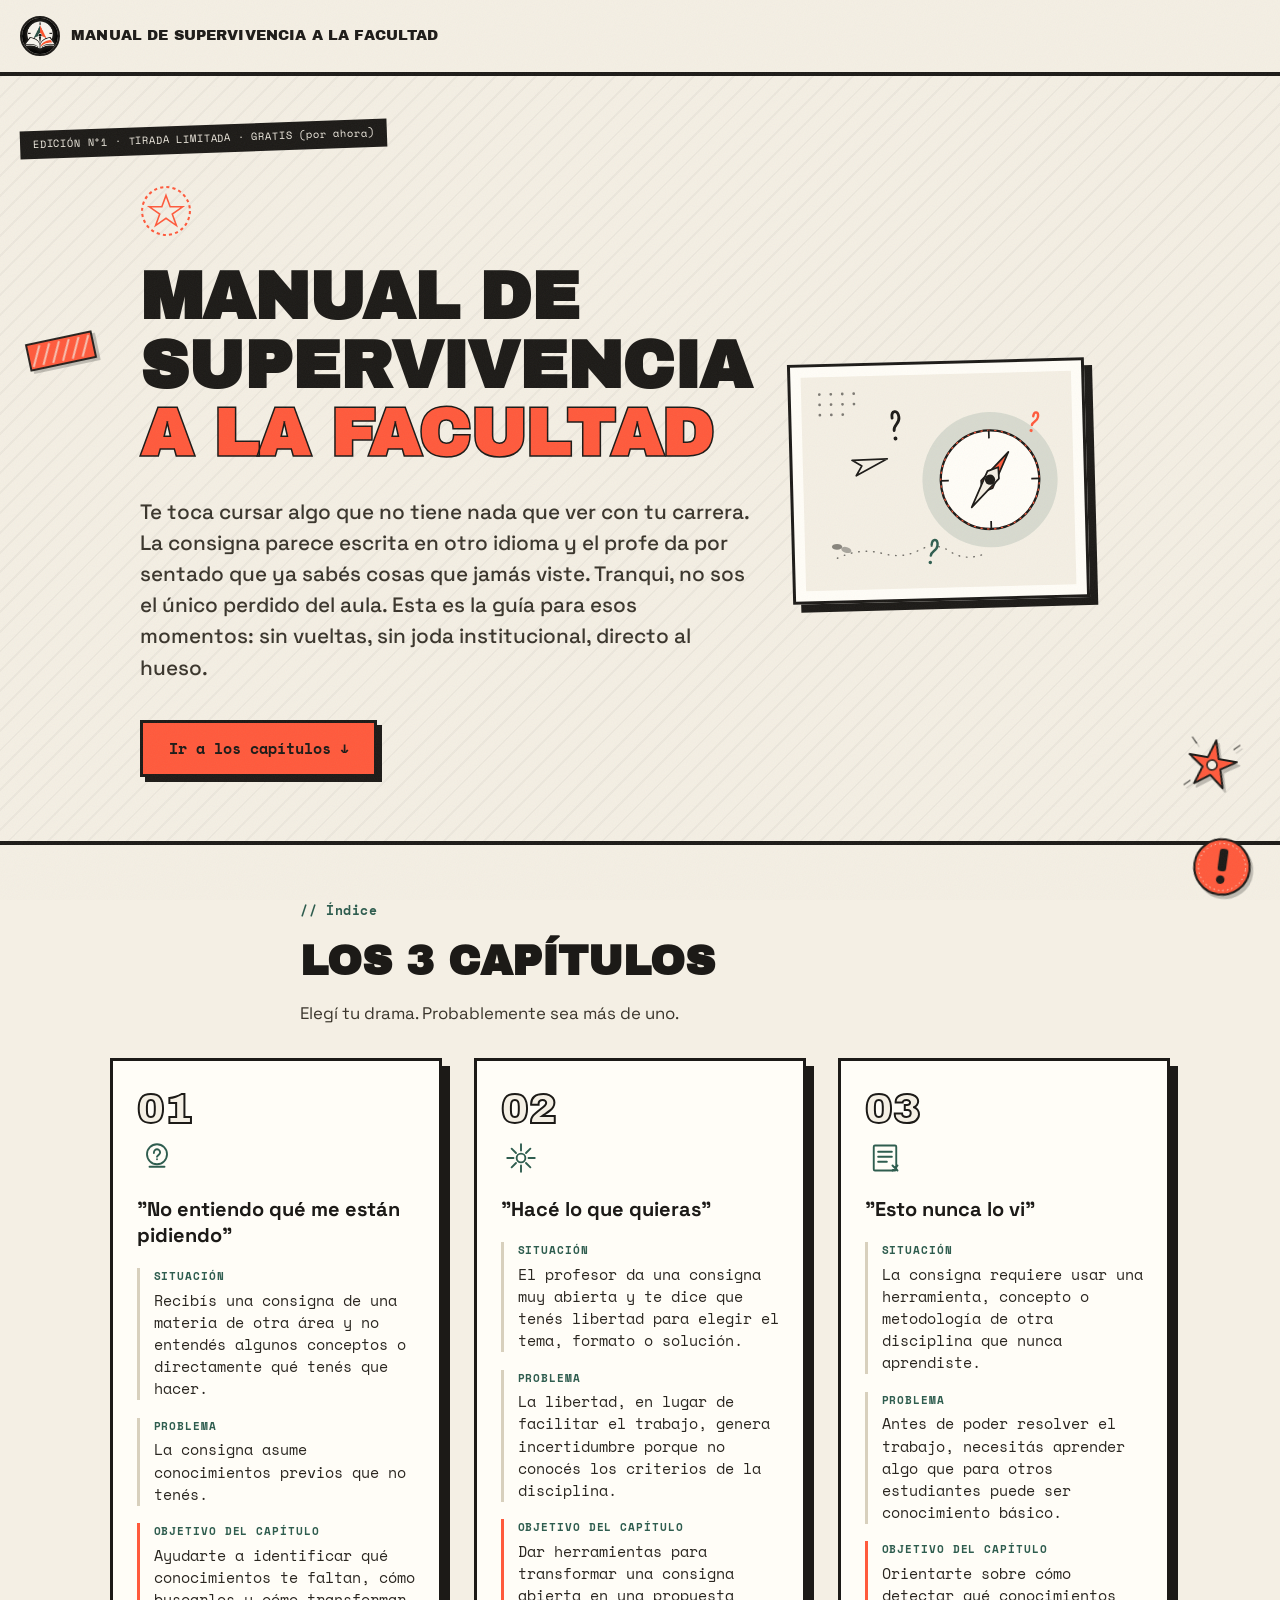
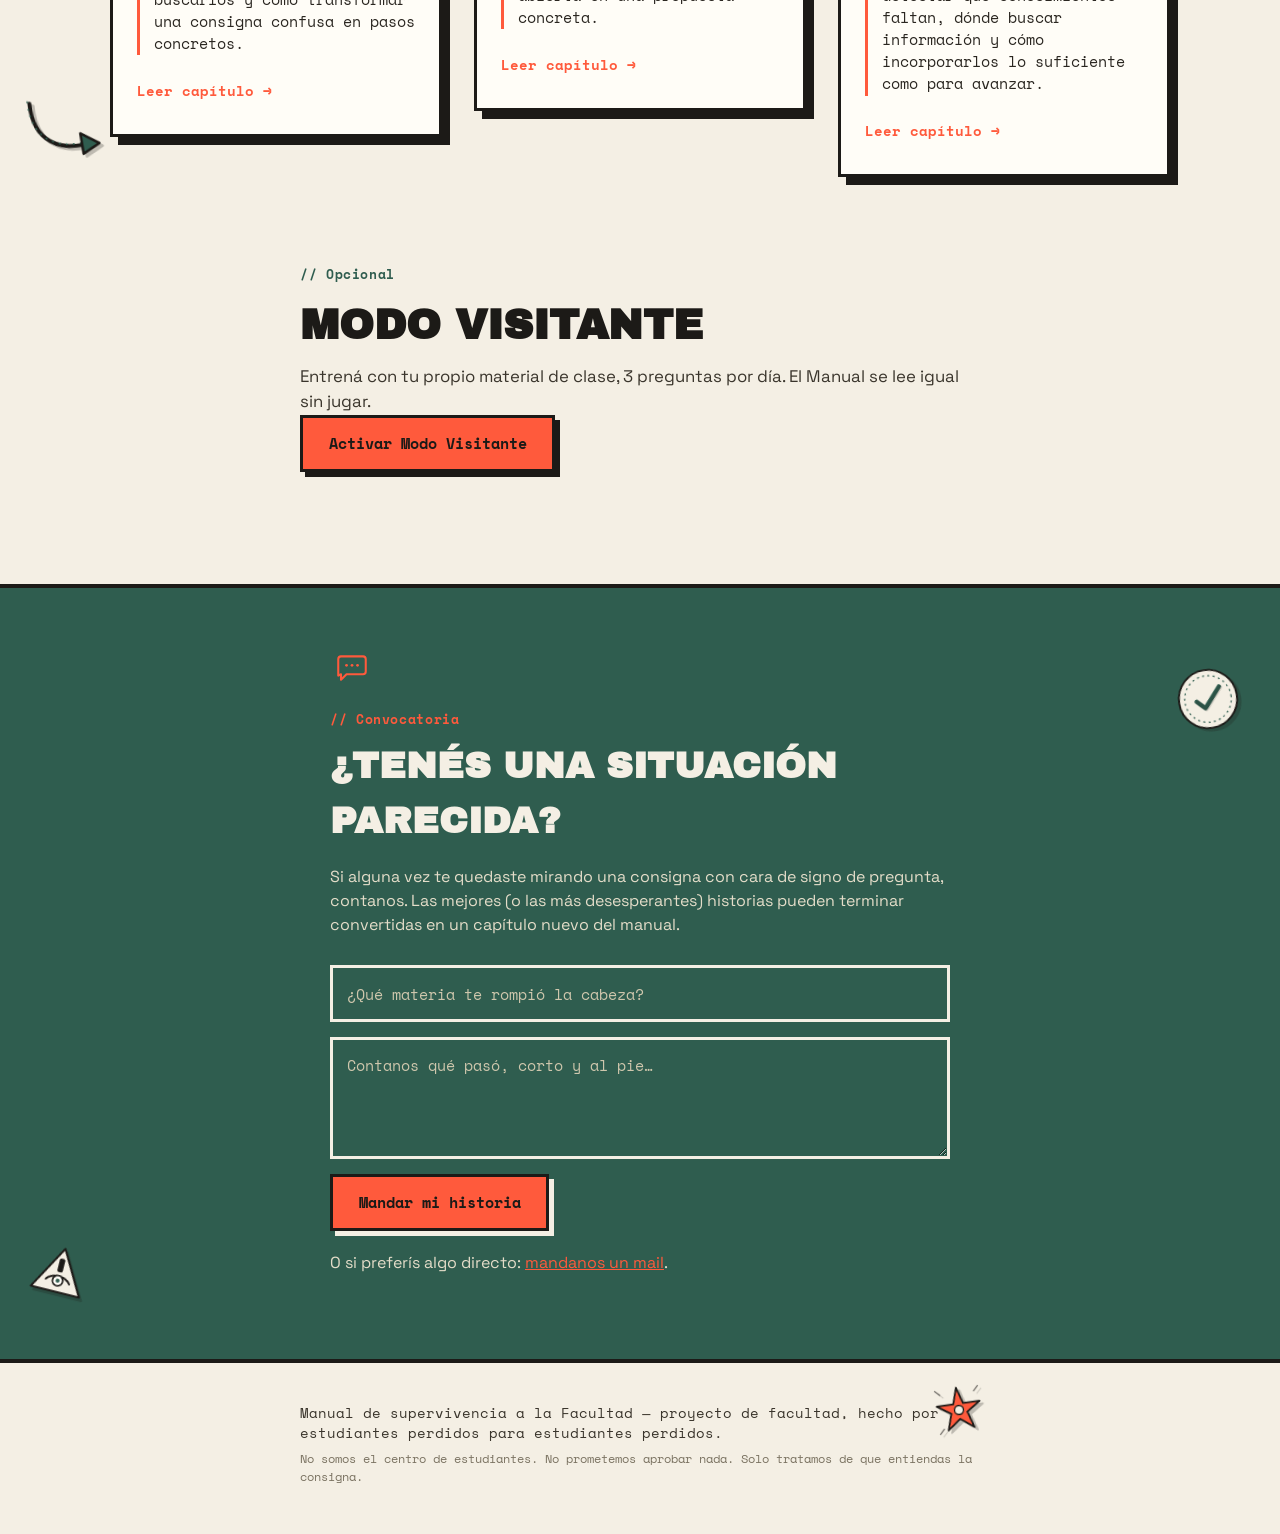
==== commit f22b07f7: "Add Modo Visitante: daily training with locally generated questions Co-Authored-By: Claude Sonnet 5." ====
--- a/index.html
+++ b/index.html
@@ -139,6 +139,15 @@
     </div>
   </section>
 
+  <section class="chapters">
+    <div class="section-heading">
+      <span class="section-heading__kicker">// Opcional</span>
+      <h2>Modo Visitante</h2>
+      <p>Entrená con tu propio material de clase, 3 preguntas por día. El Manual se lee igual sin jugar.</p>
+      <a href="visitante.html" class="btn btn--primary">Activar Modo Visitante</a>
+    </div>
+  </section>
+
   <section class="share reveal">
     <img src="img/sticker-ok.svg" alt="" class="sticker sticker--share-1" aria-hidden="true">
     <img src="img/sticker-eye.svg" alt="" class="sticker sticker--share-2" aria-hidden="true">
